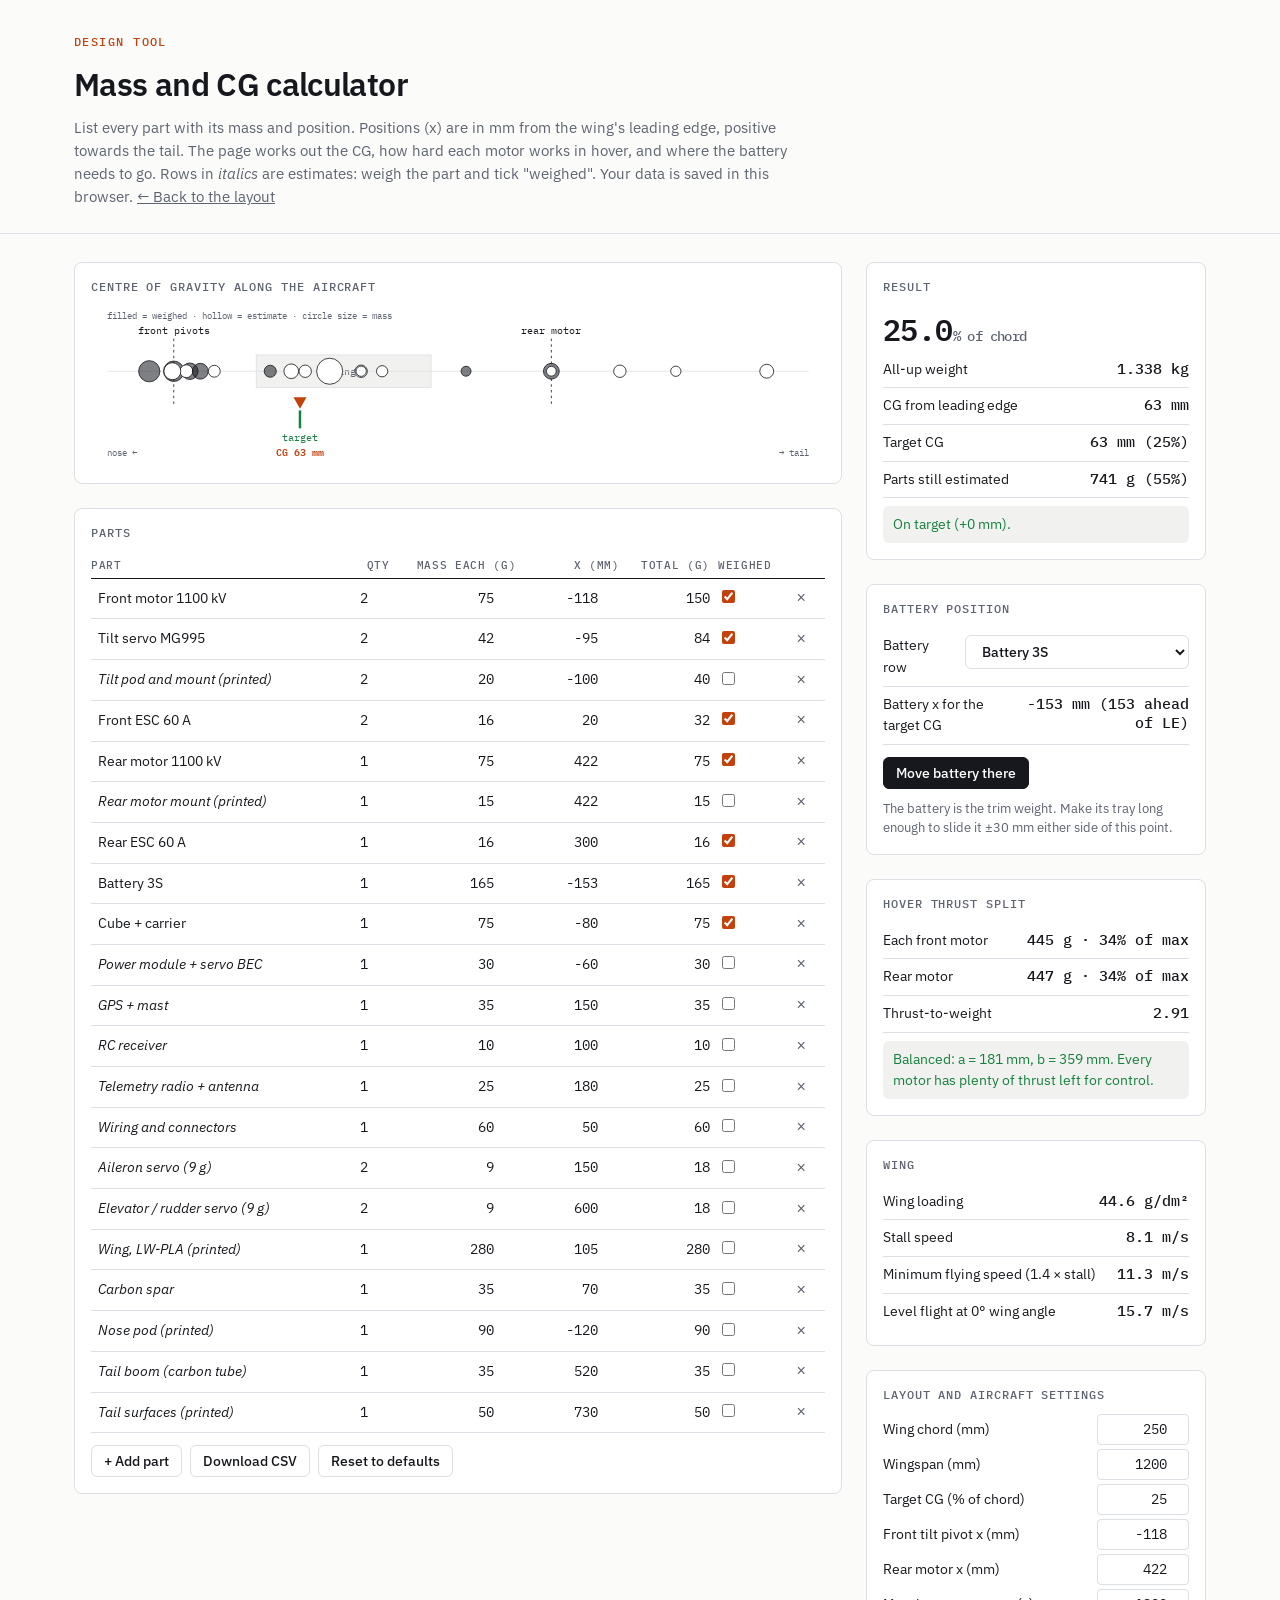
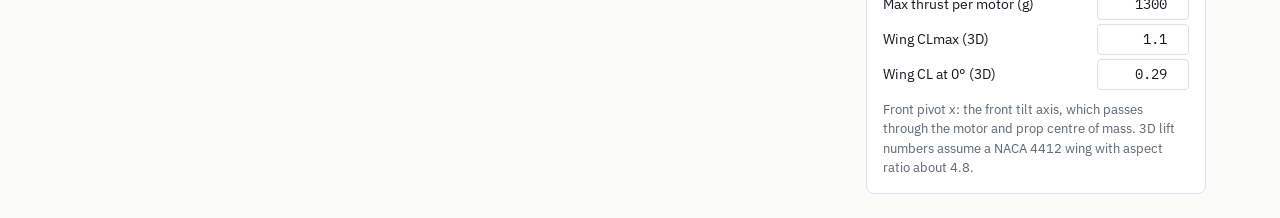
==== cg.html @ 6284e039 "Add layout, top-view drawing and mass/CG calculator - Layout section with motor, CG, tail and batter" ====
<!DOCTYPE html>
<html lang="en"><head><meta charset="utf-8"><meta name="viewport" content="width=device-width,initial-scale=1">
<title>Mass and CG Calculator — Tri Tilt-Rotor VTOL</title>
<meta name="description" content="Mass, centre of gravity, hover thrust split and wing numbers for the tri tilt-rotor VTOL.">
<link rel="preconnect" href="https://fonts.googleapis.com"><link rel="preconnect" href="https://fonts.gstatic.com" crossorigin>
<link href="https://fonts.googleapis.com/css2?family=IBM+Plex+Mono:wght@400;500&family=IBM+Plex+Sans:wght@400;500;600&display=swap" rel="stylesheet">
<style>
:root{--ink:#16181d;--muted:#5d6370;--rule:#dcdfe4;--paper:#fbfbf9;--panel:#f1f2ef;--accent:#c2410c;--ok:#15803d;--warn:#b45309;--bad:#b91c1c}
*{box-sizing:border-box}
body{margin:0;background:var(--paper);color:var(--ink);font:15px/1.55 "IBM Plex Sans",system-ui,sans-serif}
.wrap{max-width:1180px;margin:0 auto;padding:0 24px}
header{border-bottom:1px solid var(--rule);padding:36px 0 24px;margin-bottom:28px}
.kicker{font:500 12px/1 "IBM Plex Mono",monospace;letter-spacing:.12em;text-transform:uppercase;color:var(--accent)}
h1{font-size:32px;letter-spacing:-.02em;margin:12px 0 6px;font-weight:600}
header p{margin:0;color:var(--muted);max-width:80ch}
header a{color:var(--muted)}
h2{font:500 11.5px "IBM Plex Mono",monospace;text-transform:uppercase;letter-spacing:.08em;color:var(--muted);margin:0 0 12px}
.grid{display:grid;grid-template-columns:minmax(0,1fr) 340px;gap:24px;align-items:start}
.card{background:#fff;border:1px solid var(--rule);border-radius:8px;padding:16px;margin-bottom:24px}
table{width:100%;border-collapse:collapse;font-size:14px}
th{text-align:left;font:500 11px "IBM Plex Mono",monospace;text-transform:uppercase;letter-spacing:.06em;color:var(--muted);border-bottom:1.5px solid var(--ink);padding:6px 8px 6px 0}
td{border-bottom:1px solid var(--rule);padding:4px 8px 4px 0;vertical-align:middle}
td.num,th.num{text-align:right;font-family:"IBM Plex Mono",monospace}
input{font:inherit;color:inherit;border:1px solid transparent;border-radius:4px;padding:4px 6px;background:transparent;width:100%}
input:hover{border-color:var(--rule)}
input:focus{border-color:var(--ink);outline:none;background:#fff}
input[type=number]{font-family:"IBM Plex Mono",monospace;text-align:right}
input[type=checkbox]{width:auto;accent-color:var(--accent)}
td.q input{width:52px}td.m input,td.x input{width:80px}
.btn{font:500 13.5px "IBM Plex Sans",sans-serif;border:1px solid var(--rule);background:#fff;border-radius:6px;padding:6px 12px;cursor:pointer;color:var(--ink)}
.btn:hover{border-color:var(--ink)}
.btn.primary{background:var(--ink);color:#fff;border-color:var(--ink)}
.del{border:0;background:none;color:var(--muted);cursor:pointer;font-size:16px;padding:2px 6px}
.del:hover{color:var(--bad)}
.actions{display:flex;flex-wrap:wrap;gap:8px;margin-top:12px}
.stat{display:flex;justify-content:space-between;gap:12px;padding:7px 0;border-bottom:1px solid var(--rule);font-size:14px}
.stat:last-child{border-bottom:0}
.stat b{font:500 15px "IBM Plex Mono",monospace;text-align:right}
.big{font:600 30px "IBM Plex Mono",monospace;letter-spacing:-.02em}
.big small{font-size:14px;color:var(--muted);font-weight:500}
.ok{color:var(--ok)}.warn{color:var(--warn)}.bad{color:var(--bad)}
.verdict{font-size:13.5px;margin:8px 0 0;padding:8px 10px;border-radius:6px;background:var(--panel)}
.settings{display:grid;grid-template-columns:1fr 92px;gap:4px 10px;align-items:center;font-size:13.5px}
.settings input{border-color:var(--rule);background:#fff}
.note{font-size:12.5px;color:var(--muted);margin:10px 0 0}
svg text{font-family:"IBM Plex Mono",monospace}
.est td:first-child input{font-style:italic}
@media (max-width:960px){.grid{grid-template-columns:1fr}}
</style></head><body>
<header><div class="wrap">
<div class="kicker">Design tool</div>
<h1>Mass and CG calculator</h1>
<p>List every part with its mass and position. Positions (x) are in mm from the wing's leading edge, positive towards the tail. The page works out the CG, how hard each motor works in hover, and where the battery needs to go. Rows in <em>italics</em> are estimates: weigh the part and tick "weighed". Your data is saved in this browser. <a href="/#layout">← Back to the layout</a></p>
</div></header>

<div class="wrap grid">
<div>
  <section class="card">
    <h2>Centre of gravity along the aircraft</h2>
    <svg id="strip" viewBox="0 0 900 190" width="100%" role="img" aria-label="Part positions and CG along the fuselage"></svg>
  </section>
  <section class="card">
    <h2>Parts</h2>
    <table>
      <thead><tr><th>Part</th><th class="num">Qty</th><th class="num">Mass each (g)</th><th class="num">x (mm)</th><th class="num">Total (g)</th><th>Weighed</th><th></th></tr></thead>
      <tbody id="rows"></tbody>
    </table>
    <div class="actions">
      <button class="btn" id="add">+ Add part</button>
      <button class="btn" id="csv">Download CSV</button>
      <button class="btn" id="reset">Reset to defaults</button>
    </div>
  </section>
</div>

<div>
  <section class="card">
    <h2>Result</h2>
    <div class="big" id="cgBig">—</div>
    <div class="stat"><span>All-up weight</span><b id="auw">—</b></div>
    <div class="stat"><span>CG from leading edge</span><b id="cgx">—</b></div>
    <div class="stat"><span>Target CG</span><b id="cgt">—</b></div>
    <div class="stat"><span>Parts still estimated</span><b id="estMass">—</b></div>
    <p class="verdict" id="cgVerdict"></p>
  </section>

  <section class="card">
    <h2>Battery position</h2>
    <div class="stat"><span>Battery row</span><b><select id="battRow" class="btn"></select></b></div>
    <div class="stat"><span>Battery x for the target CG</span><b id="battX">—</b></div>
    <div class="actions"><button class="btn primary" id="applyBatt">Move battery there</button></div>
    <p class="note">The battery is the trim weight. Make its tray long enough to slide it ±30 mm either side of this point.</p>
  </section>

  <section class="card">
    <h2>Hover thrust split</h2>
    <div class="stat"><span>Each front motor</span><b id="tf">—</b></div>
    <div class="stat"><span>Rear motor</span><b id="tr">—</b></div>
    <div class="stat"><span>Thrust-to-weight</span><b id="tw">—</b></div>
    <p class="verdict" id="hoverVerdict"></p>
  </section>

  <section class="card">
    <h2>Wing</h2>
    <div class="stat"><span>Wing loading</span><b id="wl">—</b></div>
    <div class="stat"><span>Stall speed</span><b id="vs">—</b></div>
    <div class="stat"><span>Minimum flying speed (1.4 × stall)</span><b id="vmin">—</b></div>
    <div class="stat"><span>Level flight at 0° wing angle</span><b id="v0">—</b></div>
  </section>

  <section class="card">
    <h2>Layout and aircraft settings</h2>
    <div class="settings" id="settings"></div>
    <p class="note">Front pivot x: the front tilt axis, which passes through the motor and prop centre of mass. 3D lift numbers assume a NACA 4412 wing with aspect ratio about 4.8.</p>
  </section>
</div>
</div>

<script>
(function () {
  'use strict';
  const $ = (id) => document.getElementById(id);
  const STORE = 'vtol-cg-v1';

  const DEFAULT_SETTINGS = {
    chord: { label: 'Wing chord (mm)', v: 250 },
    span: { label: 'Wingspan (mm)', v: 1200 },
    target: { label: 'Target CG (% of chord)', v: 25 },
    xf: { label: 'Front tilt pivot x (mm)', v: -118 },
    xr: { label: 'Rear motor x (mm)', v: 422 },
    tmax: { label: 'Max thrust per motor (g)', v: 1300 },
    clmax: { label: 'Wing CLmax (3D)', v: 1.1 },
    cl0: { label: 'Wing CL at 0° (3D)', v: 0.29 },
  };

  // [name, qty, mass each g, x mm, weighed]
  const DEFAULT_PARTS = [
    ['Front motor 1100 kV', 2, 75, -118, true],
    ['Tilt servo MG995', 2, 42, -95, true],
    ['Tilt pod and mount (printed)', 2, 20, -100, false],
    ['Front ESC 60 A', 2, 16, 20, true],
    ['Rear motor 1100 kV', 1, 75, 422, true],
    ['Rear motor mount (printed)', 1, 15, 422, false],
    ['Rear ESC 60 A', 1, 16, 300, true],
    ['Battery 3S', 1, 165, -153, true],
    ['Cube + carrier', 1, 75, -80, true],
    ['Power module + servo BEC', 1, 30, -60, false],
    ['GPS + mast', 1, 35, 150, false],
    ['RC receiver', 1, 10, 100, false],
    ['Telemetry radio + antenna', 1, 25, 180, false],
    ['Wiring and connectors', 1, 60, 50, false],
    ['Aileron servo (9 g)', 2, 9, 150, false],
    ['Elevator / rudder servo (9 g)', 2, 9, 600, false],
    ['Wing, LW-PLA (printed)', 1, 280, 105, false],
    ['Carbon spar', 1, 35, 70, false],
    ['Nose pod (printed)', 1, 90, -120, false],
    ['Tail boom (carbon tube)', 1, 35, 520, false],
    ['Tail surfaces (printed)', 1, 50, 730, false],
  ];

  let state = load();

  function load() {
    try {
      const s = JSON.parse(localStorage.getItem(STORE));
      if (s && Array.isArray(s.parts) && s.settings) {
        for (const k in DEFAULT_SETTINGS) if (typeof s.settings[k] !== 'number') s.settings[k] = DEFAULT_SETTINGS[k].v;
        return s;
      }
    } catch (e) { /* fall through */ }
    return defaults();
  }

  function defaults() {
    const settings = {};
    for (const k in DEFAULT_SETTINGS) settings[k] = DEFAULT_SETTINGS[k].v;
    return {
      settings,
      parts: DEFAULT_PARTS.map(([name, qty, mass, x, weighed]) => ({ name, qty, mass, x, weighed })),
      battery: 7,
    };
  }

  function save() { localStorage.setItem(STORE, JSON.stringify(state)); }

  function el(tag, props, children) {
    const e = document.createElement(tag);
    Object.assign(e, props || {});
    (children || []).forEach((c) => e.append(c));
    return e;
  }

  function buildSettings() {
    const box = $('settings');
    box.innerHTML = '';
    for (const k in DEFAULT_SETTINGS) {
      const input = el('input', { type: 'number', value: state.settings[k], step: k.startsWith('cl') ? 0.01 : 1, id: 'set-' + k });
      input.addEventListener('input', () => {
        const v = parseFloat(input.value);
        if (Number.isFinite(v)) { state.settings[k] = v; save(); compute(); }
      });
      box.append(el('label', { htmlFor: 'set-' + k, textContent: DEFAULT_SETTINGS[k].label }), input);
    }
  }

  function buildRows() {
    const tb = $('rows');
    tb.innerHTML = '';
    state.parts.forEach((p, i) => {
      const tr = el('tr', { className: p.weighed ? '' : 'est' });
      const field = (key, type, cls) => {
        const input = el('input', { type, value: p[key], ariaLabel: key });
        if (type === 'number') input.step = key === 'qty' ? 1 : 'any';
        input.addEventListener('input', () => {
          p[key] = type === 'number' ? parseFloat(input.value) || 0 : input.value;
          save();
          compute();
          if (key === 'name') buildBatterySelect();
        });
        return el('td', { className: cls || '' }, [input]);
      };
      const chk = el('input', { type: 'checkbox', checked: p.weighed, ariaLabel: 'weighed' });
      chk.addEventListener('change', () => { p.weighed = chk.checked; tr.className = p.weighed ? '' : 'est'; save(); compute(); });
      const del = el('button', { className: 'del', textContent: '×', title: 'Remove part' });
      del.addEventListener('click', () => {
        state.parts.splice(i, 1);
        if (state.battery === i) state.battery = -1;
        else if (state.battery > i) state.battery--;
        save(); buildRows(); buildBatterySelect(); compute();
      });
      tr.append(field('name', 'text'), field('qty', 'number', 'num q'), field('mass', 'number', 'num m'), field('x', 'number', 'num x'),
        el('td', { className: 'num', id: 'tot' + i }), el('td', {}, [chk]), el('td', {}, [del]));
      tb.append(tr);
    });
  }

  function buildBatterySelect() {
    const sel = $('battRow');
    sel.innerHTML = '';
    state.parts.forEach((p, i) => sel.append(el('option', { value: i, textContent: p.name || 'Part ' + (i + 1), selected: i === state.battery })));
    if (state.battery < 0 || state.battery >= state.parts.length) {
      state.battery = state.parts.findIndex((p) => /batt/i.test(p.name));
      if (state.battery >= 0) sel.value = state.battery;
    }
  }

  function fmtG(g) { return g >= 1000 ? (g / 1000).toFixed(3) + ' kg' : Math.round(g) + ' g'; }

  function compute() {
    const S = state.settings;
    let M = 0, Mx = 0, est = 0;
    state.parts.forEach((p, i) => {
      const m = (p.qty || 0) * (p.mass || 0);
      M += m; Mx += m * (p.x || 0);
      if (!p.weighed) est += m;
      const td = $('tot' + i);
      if (td) td.textContent = Math.round(m);
    });
    const cg = M ? Mx / M : 0;
    const pct = cg / S.chord * 100;
    const target = S.target / 100 * S.chord;
    $('auw').textContent = fmtG(M);
    $('cgx').textContent = M ? cg.toFixed(0) + ' mm' : '—';
    $('cgt').textContent = `${target.toFixed(0)} mm (${S.target}%)`;
    $('estMass').textContent = `${fmtG(est)} (${M ? Math.round(est / M * 100) : 0}%)`;
    $('cgBig').innerHTML = M ? `${pct.toFixed(1)}<small>% of chord</small>` : '—';
    const off = cg - target;
    const v = $('cgVerdict');
    if (!M) v.textContent = '';
    else if (Math.abs(off) <= 5) { v.className = 'verdict ok'; v.textContent = `On target (${off >= 0 ? '+' : ''}${off.toFixed(0)} mm).`; }
    else if (pct < 20) { v.className = 'verdict warn'; v.textContent = `${(-off).toFixed(0)} mm nose-heavy. Safe but sluggish in pitch; move the battery back.`; }
    else if (pct > 30) { v.className = 'verdict bad'; v.textContent = `${off.toFixed(0)} mm tail-heavy. Unstable in forward flight; move the battery forward before flying.`; }
    else { v.className = 'verdict warn'; v.textContent = `${Math.abs(off).toFixed(0)} mm ${off > 0 ? 'behind' : 'ahead of'} the target, still inside 20–30%. Trim with the battery.`; }

    // battery solve
    const b = state.parts[state.battery];
    if (b && b.qty * b.mass > 0) {
      const mb = b.qty * b.mass;
      const xb = (target * M - (Mx - mb * b.x)) / mb;
      $('battX').textContent = `${xb.toFixed(0)} mm` + (xb < 0 ? ` (${(-xb).toFixed(0)} ahead of LE)` : '');
      $('applyBatt').disabled = false;
      $('applyBatt').onclick = () => { b.x = Math.round(xb); save(); buildRows(); compute(); };
    } else { $('battX').textContent = 'Pick the battery row'; $('applyBatt').disabled = true; }

    // hover split: 2*Tf*(cg - xf) = Tr*(xr - cg), with 2*Tf + Tr = W
    const a = cg - S.xf, bArm = S.xr - cg;
    const hv = $('hoverVerdict');
    if (M && a > 0 && bArm > 0) {
      const Tr = M * a / (a + bArm), Tf = (M - Tr) / 2;
      const pf = Tf / S.tmax * 100, pr = Tr / S.tmax * 100;
      $('tf').textContent = `${Tf.toFixed(0)} g · ${pf.toFixed(0)}% of max`;
      $('tr').textContent = `${Tr.toFixed(0)} g · ${pr.toFixed(0)}% of max`;
      $('tw').textContent = (3 * S.tmax / M).toFixed(2);
      const worst = Math.max(pf, pr), spread = Math.abs(pf - pr);
      if (worst > 60) { hv.className = 'verdict bad'; hv.textContent = `One motor needs ${worst.toFixed(0)}% of its thrust just to hover. That leaves too little for control: cut weight or move the CG.`; }
      else if (spread > 12) { hv.className = 'verdict warn'; hv.textContent = `Unequal: the ${pr > pf ? 'rear' : 'front'} motor${pr > pf ? '' : 's'} work much harder. Aim for the rear arm to be twice the front arm (b = 2a): now a = ${a.toFixed(0)}, b = ${bArm.toFixed(0)} mm.`; }
      else { hv.className = 'verdict ok'; hv.textContent = `Balanced: a = ${a.toFixed(0)} mm, b = ${bArm.toFixed(0)} mm. Every motor has plenty of thrust left for control.`; }
    } else { $('tf').textContent = $('tr').textContent = $('tw').textContent = '—'; hv.className = 'verdict bad'; hv.textContent = M ? 'The CG must sit between the front pivots and the rear motor.' : ''; }

    // wing
    const area = S.span * S.chord / 1e6; // m^2
    const W = M / 1000 * 9.81, q = 0.5 * 1.225 * area;
    $('wl').textContent = area ? `${(M / (area * 100)).toFixed(1)} g/dm²` : '—';
    const vs = Math.sqrt(W / (q * S.clmax));
    $('vs').textContent = Number.isFinite(vs) ? vs.toFixed(1) + ' m/s' : '—';
    $('vmin').textContent = Number.isFinite(vs) ? (1.4 * vs).toFixed(1) + ' m/s' : '—';
    const v0 = Math.sqrt(W / (q * S.cl0));
    $('v0').textContent = Number.isFinite(v0) ? v0.toFixed(1) + ' m/s' : '—';

    drawStrip(cg, target, M);
  }

  function drawStrip(cg, target, M) {
    const S = state.settings;
    const xs = state.parts.map((p) => p.x || 0).concat([0, S.chord, S.xf, S.xr]);
    const lo = Math.min(...xs) - 60, hi = Math.max(...xs) + 60;
    const X = (x) => 20 + (x - lo) / (hi - lo) * 860;
    const maxM = Math.max(1, ...state.parts.map((p) => p.qty * p.mass));
    let svg = '';
    svg += `<rect x="${X(0)}" y="60" width="${X(S.chord) - X(0)}" height="40" fill="#f1f2ef" stroke="#dcdfe4"/>`;
    svg += `<text x="${(X(0) + X(S.chord)) / 2}" y="84" text-anchor="middle" font-size="12" fill="#5d6370">wing</text>`;
    svg += `<line x1="20" y1="80" x2="880" y2="80" stroke="#dcdfe4"/>`;
    for (const [x, label] of [[S.xf, 'front pivots'], [S.xr, 'rear motor']]) {
      svg += `<line x1="${X(x)}" y1="40" x2="${X(x)}" y2="120" stroke="#16181d" stroke-dasharray="3 4"/>`;
      svg += `<text x="${X(x)}" y="34" text-anchor="middle" font-size="12" fill="#16181d">${label}</text>`;
    }
    state.parts.forEach((p) => {
      const m = p.qty * p.mass;
      if (m <= 0) return;
      const r = 3 + 13 * Math.sqrt(m / maxM);
      svg += `<circle cx="${X(p.x || 0)}" cy="80" r="${r.toFixed(1)}" fill="${p.weighed ? '#16181d' : '#fff'}" fill-opacity="${p.weighed ? 0.55 : 1}" stroke="#16181d"><title>${(p.name || '').replace(/[<&"]/g, '')}: ${Math.round(m)} g at ${p.x} mm</title></circle>`;
    });
    svg += `<line x1="${X(target)}" y1="128" x2="${X(target)}" y2="150" stroke="#15803d" stroke-width="3"/>`;
    svg += `<text x="${X(target)}" y="166" text-anchor="middle" font-size="12" fill="#15803d">target</text>`;
    if (M) {
      svg += `<path d="M${X(cg)},126 l-8,-14 h16 z" fill="#c2410c"/>`;
      svg += `<text x="${X(cg)}" y="184" text-anchor="middle" font-size="12" font-weight="600" fill="#c2410c">CG ${cg.toFixed(0)} mm</text>`;
    }
    svg += `<text x="20" y="184" font-size="11" fill="#5d6370">nose ←</text><text x="880" y="184" text-anchor="end" font-size="11" fill="#5d6370">→ tail</text>`;
    svg += `<text x="20" y="16" font-size="11" fill="#5d6370">filled = weighed · hollow = estimate · circle size = mass</text>`;
    $('strip').innerHTML = svg;
  }

  $('add').addEventListener('click', () => {
    state.parts.push({ name: 'New part', qty: 1, mass: 0, x: 0, weighed: false });
    save(); buildRows(); buildBatterySelect(); compute();
    const inputs = $('rows').querySelectorAll('tr:last-child input');
    if (inputs[0]) { inputs[0].focus(); inputs[0].select(); }
  });
  $('reset').addEventListener('click', () => {
    if (!confirm('Replace your parts list and settings with the defaults?')) return;
    state = defaults(); save(); buildSettings(); buildRows(); buildBatterySelect(); compute();
  });
  $('battRow').addEventListener('change', (e) => { state.battery = Number(e.target.value); save(); compute(); });
  $('csv').addEventListener('click', () => {
    const q = (s) => '"' + String(s).replace(/"/g, '""') + '"';
    const lines = [['part', 'qty', 'mass_each_g', 'x_mm', 'total_g', 'weighed'].join(',')]
      .concat(state.parts.map((p) => [q(p.name), p.qty, p.mass, p.x, p.qty * p.mass, p.weighed ? 'yes' : 'no'].join(',')));
    const a = document.createElement('a');
    a.href = URL.createObjectURL(new Blob([lines.join('\n')], { type: 'text/csv' }));
    a.download = 'vtol-mass-cg.csv';
    a.click();
  });

  buildSettings();
  buildRows();
  buildBatterySelect();
  compute();
})();
</script>
</body></html>
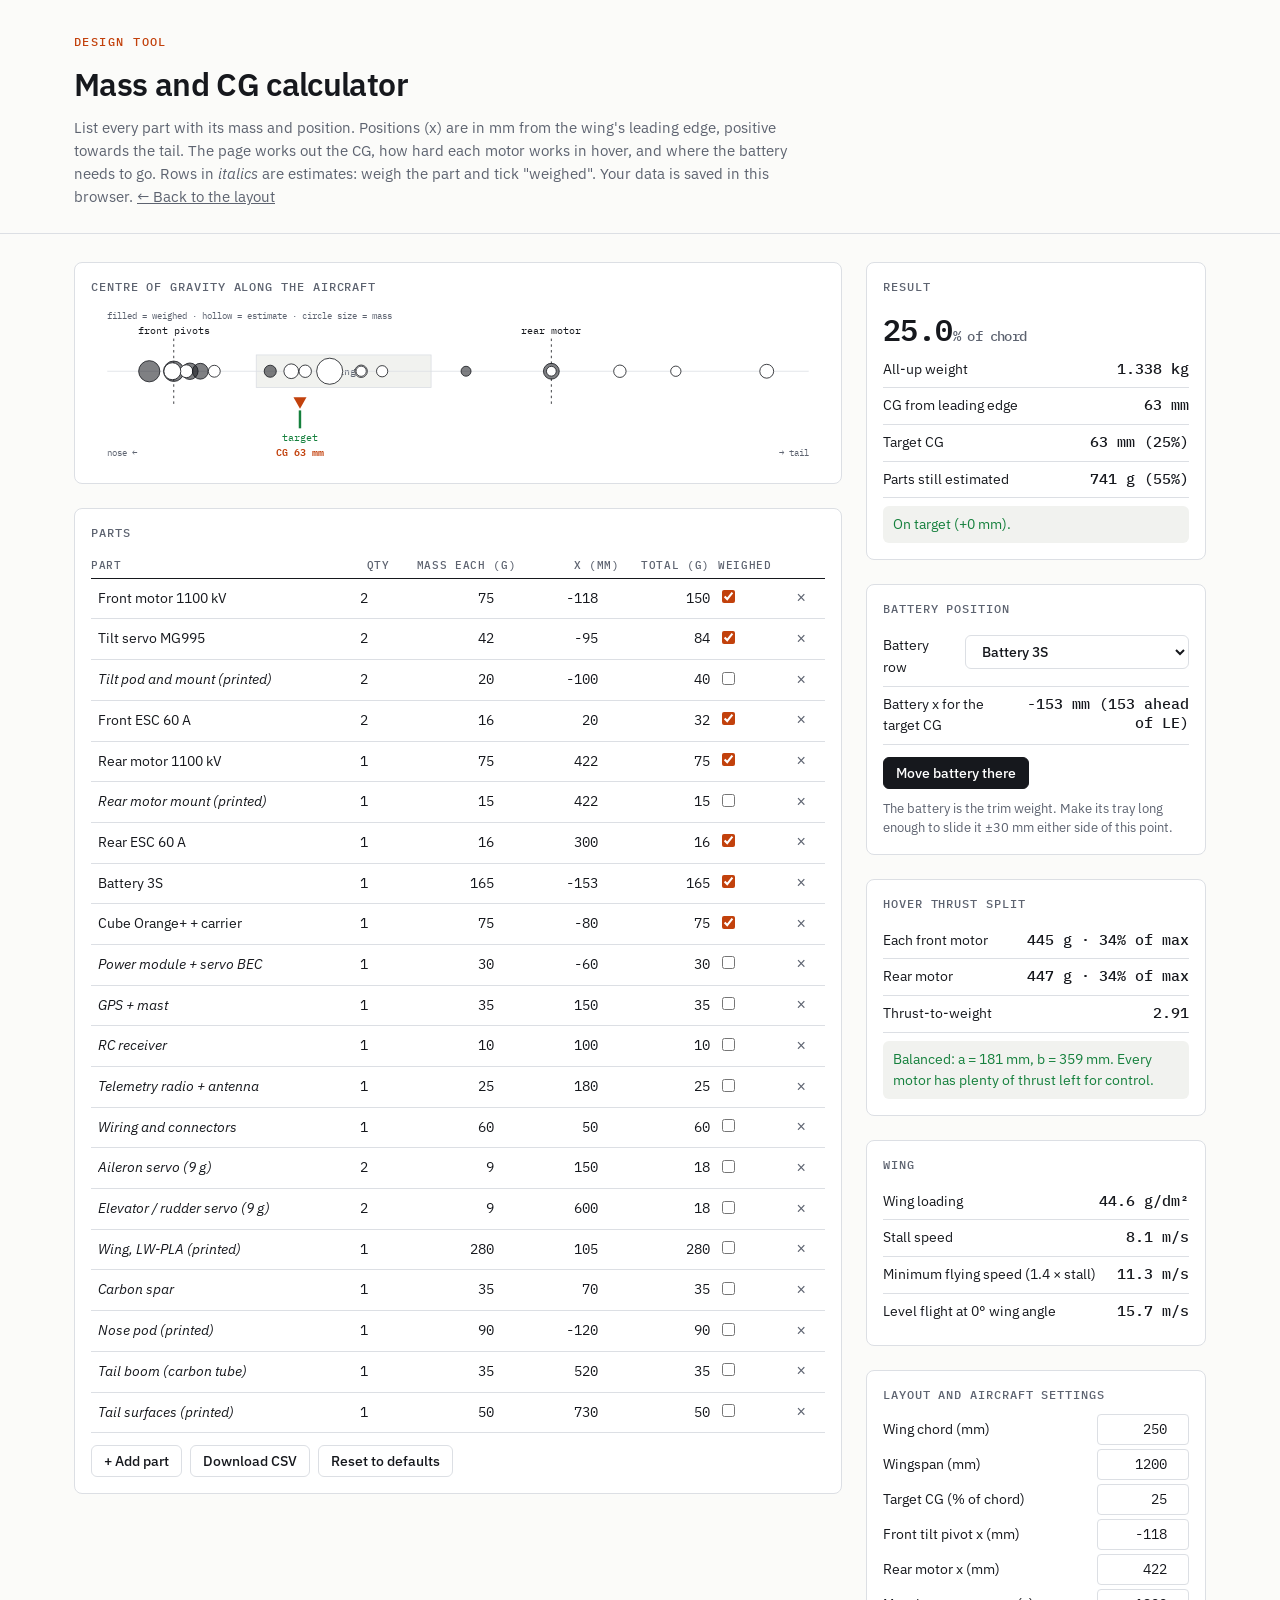
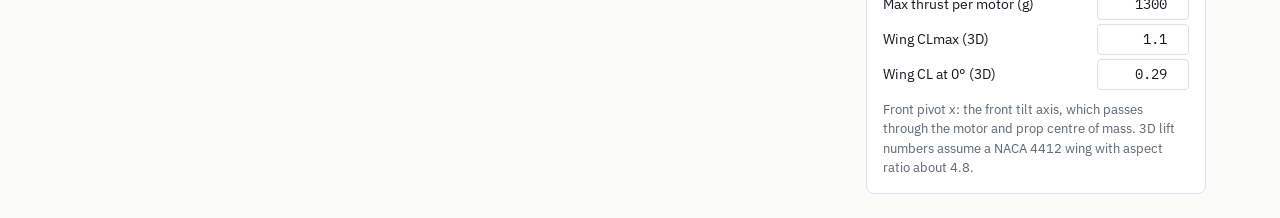
==== commit dc61eb36: "Cube Orange+ is the team's flight controller Co-Authored-By: Claude Opus 5.5 <noreply@anthropic.com>" ====
--- a/cg.html
+++ b/cg.html
@@ -143,7 +143,7 @@
     ['Rear motor mount (printed)', 1, 15, 422, false],
     ['Rear ESC 60 A', 1, 16, 300, true],
     ['Battery 3S', 1, 165, -153, true],
-    ['Cube + carrier', 1, 75, -80, true],
+    ['Cube Orange+ + carrier', 1, 75, -80, true],
     ['Power module + servo BEC', 1, 30, -60, false],
     ['GPS + mast', 1, 35, 150, false],
     ['RC receiver', 1, 10, 100, false],
